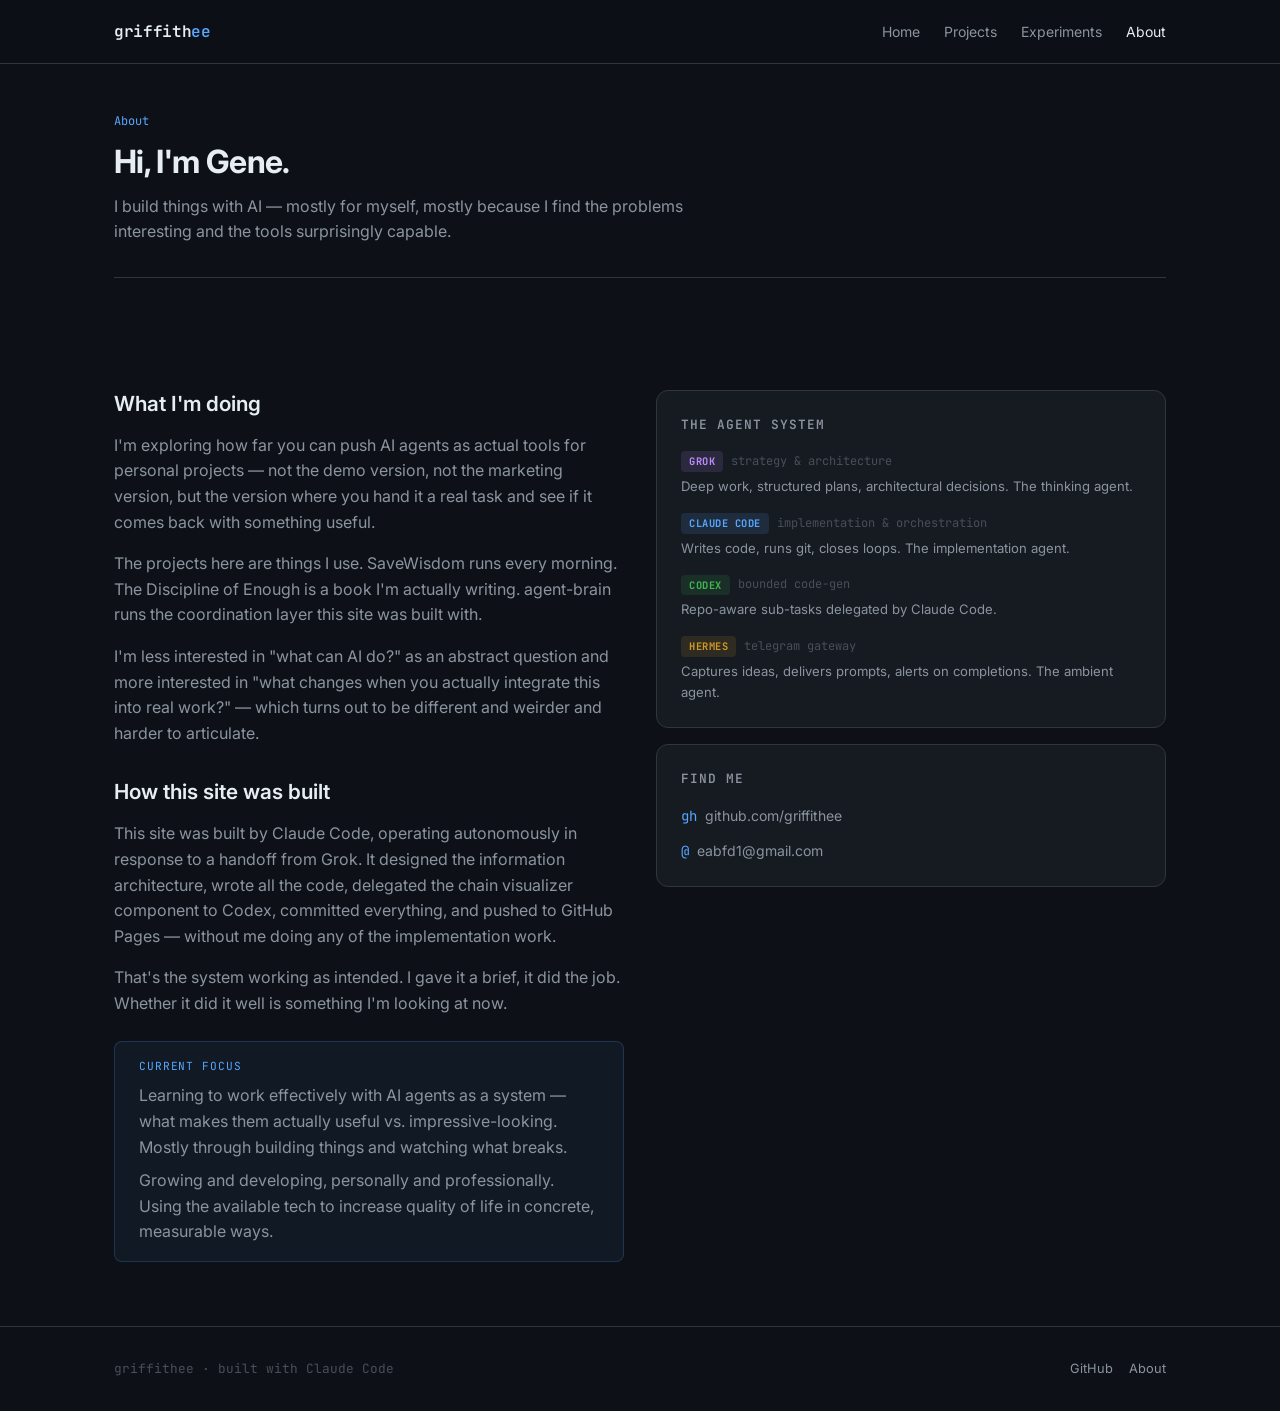
==== about.html @ 71bc1e77 "Build Phase 1 personal site — AI/agent focus, chain visualizer, 4 pages Design system, home, project" ====
<!DOCTYPE html>
<html lang="en">
<head>
  <meta charset="UTF-8">
  <meta name="viewport" content="width=device-width, initial-scale=1.0">
  <title>About — griffithee</title>
  <meta name="description" content="Who I am, what I'm building, and why.">
  <link rel="preconnect" href="https://fonts.googleapis.com">
  <link rel="preconnect" href="https://fonts.gstatic.com" crossorigin>
  <link href="https://fonts.googleapis.com/css2?family=Inter:wght@400;500;600;700&family=JetBrains+Mono:wght@400;600&display=swap" rel="stylesheet">
  <link rel="stylesheet" href="css/style.css">
</head>
<body>

<nav>
  <div class="nav-inner">
    <a href="index.html" class="nav-logo">griffith<span>ee</span></a>
    <ul class="nav-links">
      <li><a href="index.html">Home</a></li>
      <li><a href="projects.html">Projects</a></li>
      <li><a href="experiments.html">Experiments</a></li>
      <li><a href="about.html">About</a></li>
    </ul>
  </div>
</nav>

<main>
  <div class="container">

    <header class="page-header">
      <div class="page-header-eyebrow">About</div>
      <h1 class="page-header-title">Hi, I'm Gene.</h1>
      <p class="page-header-desc">
        I build things with AI — mostly for myself, mostly because I find the
        problems interesting and the tools surprisingly capable.
      </p>
    </header>

    <section class="section">
      <div class="highlight-row">

        <div>
          <h2 style="font-size:1.3rem;margin-bottom:var(--space-4);">What I'm doing</h2>
          <p>
            I'm exploring how far you can push AI agents as actual tools for
            personal projects — not the demo version, not the marketing version,
            but the version where you hand it a real task and see if it comes back
            with something useful.
          </p>
          <p>
            The projects here are things I use. SaveWisdom runs every morning.
            The Discipline of Enough is a book I'm actually writing.
            agent-brain runs the coordination layer this site was built with.
          </p>
          <p>
            I'm less interested in "what can AI do?" as an abstract question and
            more interested in "what changes when you actually integrate this into
            real work?" — which turns out to be different and weirder and harder
            to articulate.
          </p>

          <h2 style="font-size:1.3rem;margin-top:var(--space-8);margin-bottom:var(--space-4);">How this site was built</h2>
          <p>
            This site was built by Claude Code, operating autonomously in response
            to a handoff from Grok. It designed the information architecture, wrote
            all the code, delegated the chain visualizer component to Codex,
            committed everything, and pushed to GitHub Pages — without me
            doing any of the implementation work.
          </p>
          <p>
            That's the system working as intended. I gave it a brief, it did the job.
            Whether it did it well is something I'm looking at now.
          </p>

          <div class="callout" style="margin-top:var(--space-6);">
            <div class="callout-label">Current focus</div>
            <p style="margin-bottom:var(--space-2);">
              Learning to work effectively with AI agents as a system — what makes
              them actually useful vs. impressive-looking. Mostly through building
              things and watching what breaks.
            </p>
            <p style="margin-bottom:0;">
              Growing and developing, personally and professionally.
              Using the available tech to increase quality of life in concrete, measurable ways.
            </p>
          </div>
        </div>

        <div>
          <div class="card" style="margin-bottom:var(--space-4);">
            <h4 style="margin-bottom:var(--space-4);color:var(--text-secondary);font-size:0.8rem;font-family:var(--font-mono);text-transform:uppercase;letter-spacing:0.08em;">The agent system</h4>
            <div style="display:flex;flex-direction:column;gap:var(--space-4);">
              <div>
                <div style="display:flex;align-items:center;gap:var(--space-2);margin-bottom:var(--space-1);">
                  <span class="agent-badge agent-grok">Grok</span>
                  <span style="font-size:0.75rem;color:var(--text-muted);font-family:var(--font-mono);">strategy &amp; architecture</span>
                </div>
                <p style="font-size:0.82rem;margin:0;">Deep work, structured plans, architectural decisions. The thinking agent.</p>
              </div>
              <div>
                <div style="display:flex;align-items:center;gap:var(--space-2);margin-bottom:var(--space-1);">
                  <span class="agent-badge agent-claude">Claude Code</span>
                  <span style="font-size:0.75rem;color:var(--text-muted);font-family:var(--font-mono);">implementation &amp; orchestration</span>
                </div>
                <p style="font-size:0.82rem;margin:0;">Writes code, runs git, closes loops. The implementation agent.</p>
              </div>
              <div>
                <div style="display:flex;align-items:center;gap:var(--space-2);margin-bottom:var(--space-1);">
                  <span class="agent-badge agent-codex">Codex</span>
                  <span style="font-size:0.75rem;color:var(--text-muted);font-family:var(--font-mono);">bounded code-gen</span>
                </div>
                <p style="font-size:0.82rem;margin:0;">Repo-aware sub-tasks delegated by Claude Code.</p>
              </div>
              <div>
                <div style="display:flex;align-items:center;gap:var(--space-2);margin-bottom:var(--space-1);">
                  <span class="agent-badge agent-hermes">Hermes</span>
                  <span style="font-size:0.75rem;color:var(--text-muted);font-family:var(--font-mono);">telegram gateway</span>
                </div>
                <p style="font-size:0.82rem;margin:0;">Captures ideas, delivers prompts, alerts on completions. The ambient agent.</p>
              </div>
            </div>
          </div>

          <div class="card">
            <h4 style="margin-bottom:var(--space-4);color:var(--text-secondary);font-size:0.8rem;font-family:var(--font-mono);text-transform:uppercase;letter-spacing:0.08em;">Find me</h4>
            <div style="display:flex;flex-direction:column;gap:var(--space-3);">
              <a href="https://github.com/griffithee" target="_blank" rel="noopener" style="display:flex;align-items:center;gap:var(--space-2);font-size:0.875rem;color:var(--text-secondary);">
                <span style="font-family:var(--font-mono);color:var(--accent-blue);">gh</span>
                github.com/griffithee
              </a>
              <a href="mailto:eabfd1@gmail.com" style="display:flex;align-items:center;gap:var(--space-2);font-size:0.875rem;color:var(--text-secondary);">
                <span style="font-family:var(--font-mono);color:var(--accent-blue);">@</span>
                eabfd1@gmail.com
              </a>
            </div>
          </div>
        </div>

      </div>
    </section>

  </div>
</main>

<footer>
  <div class="footer-inner">
    <span class="footer-text">griffithee · built with Claude Code</span>
    <div class="footer-links">
      <a href="https://github.com/griffithee" target="_blank" rel="noopener">GitHub</a>
      <a href="about.html">About</a>
    </div>
  </div>
</footer>

<script src="js/nav.js"></script>
</body>
</html>
---- css/style.css ----
/* ============================================================
   griffithee.github.io — Design System
   ============================================================ */

:root {
  --bg-primary: #0d1117;
  --bg-secondary: #161b22;
  --bg-tertiary: #21262d;
  --border: #30363d;
  --border-subtle: #21262d;

  --text-primary: #e6edf3;
  --text-secondary: #8b949e;
  --text-muted: #484f58;

  --accent-blue: #58a6ff;
  --accent-green: #3fb950;
  --accent-orange: #d29922;
  --accent-red: #f85149;
  --accent-purple: #bc8cff;
  --accent-teal: #39d353;

  --font-sans: 'Inter', -apple-system, BlinkMacSystemFont, 'Segoe UI', sans-serif;
  --font-mono: 'JetBrains Mono', 'Fira Code', 'Cascadia Code', ui-monospace, monospace;

  --space-1: 0.25rem;
  --space-2: 0.5rem;
  --space-3: 0.75rem;
  --space-4: 1rem;
  --space-6: 1.5rem;
  --space-8: 2rem;
  --space-12: 3rem;
  --space-16: 4rem;
  --space-24: 6rem;

  --radius-sm: 4px;
  --radius-md: 8px;
  --radius-lg: 12px;

  --max-width: 1100px;
  --nav-height: 64px;
}

/* ── Reset ────────────────────────────────────────────────── */
*, *::before, *::after { box-sizing: border-box; margin: 0; padding: 0; }
html { scroll-behavior: smooth; }
body {
  font-family: var(--font-sans);
  font-size: 16px;
  line-height: 1.6;
  background: var(--bg-primary);
  color: var(--text-primary);
  -webkit-font-smoothing: antialiased;
}
a { color: var(--accent-blue); text-decoration: none; }
a:hover { text-decoration: underline; }
img, svg { max-width: 100%; }
ul { list-style: none; }

/* ── Typography ───────────────────────────────────────────── */
h1 { font-size: 2.5rem; font-weight: 700; line-height: 1.2; }
h2 { font-size: 1.75rem; font-weight: 600; line-height: 1.3; }
h3 { font-size: 1.25rem; font-weight: 600; line-height: 1.4; }
h4 { font-size: 1rem; font-weight: 600; }
p { color: var(--text-secondary); margin-bottom: var(--space-4); }
p:last-child { margin-bottom: 0; }
code {
  font-family: var(--font-mono);
  font-size: 0.875em;
  background: var(--bg-tertiary);
  padding: 2px 6px;
  border-radius: var(--radius-sm);
  border: 1px solid var(--border);
}

/* ── Navigation ───────────────────────────────────────────── */
nav {
  position: sticky;
  top: 0;
  z-index: 100;
  height: var(--nav-height);
  background: rgba(13, 17, 23, 0.9);
  backdrop-filter: blur(12px);
  -webkit-backdrop-filter: blur(12px);
  border-bottom: 1px solid var(--border);
}

.nav-inner {
  max-width: var(--max-width);
  margin: 0 auto;
  padding: 0 var(--space-6);
  height: 100%;
  display: flex;
  align-items: center;
  justify-content: space-between;
}

.nav-logo {
  font-family: var(--font-mono);
  font-size: 1rem;
  font-weight: 600;
  color: var(--text-primary);
  letter-spacing: -0.02em;
}
.nav-logo span { color: var(--accent-blue); }

.nav-links {
  display: flex;
  gap: var(--space-6);
}
.nav-links a {
  color: var(--text-secondary);
  font-size: 0.875rem;
  transition: color 0.15s;
}
.nav-links a:hover, .nav-links a.active {
  color: var(--text-primary);
  text-decoration: none;
}

/* ── Layout ───────────────────────────────────────────────── */
.container {
  max-width: var(--max-width);
  margin: 0 auto;
  padding: 0 var(--space-6);
}

.section {
  padding: var(--space-16) 0;
}

.section + .section {
  border-top: 1px solid var(--border-subtle);
}

.section-header {
  margin-bottom: var(--space-8);
}

.section-label {
  font-family: var(--font-mono);
  font-size: 0.75rem;
  color: var(--accent-blue);
  text-transform: uppercase;
  letter-spacing: 0.1em;
  margin-bottom: var(--space-2);
}

.section-title {
  font-size: 1.5rem;
  font-weight: 600;
  margin-bottom: var(--space-2);
}

.section-desc {
  color: var(--text-secondary);
  max-width: 60ch;
}

/* ── Cards ────────────────────────────────────────────────── */
.card {
  background: var(--bg-secondary);
  border: 1px solid var(--border);
  border-radius: var(--radius-lg);
  padding: var(--space-6);
  transition: border-color 0.2s, transform 0.2s;
  position: relative;
}

.card:hover {
  border-color: var(--accent-blue);
  transform: translateY(-1px);
}

.card-grid {
  display: grid;
  grid-template-columns: repeat(auto-fill, minmax(300px, 1fr));
  gap: var(--space-4);
}

.card-header {
  display: flex;
  align-items: flex-start;
  justify-content: space-between;
  margin-bottom: var(--space-3);
  gap: var(--space-2);
}

.card-title {
  font-size: 1.05rem;
  font-weight: 600;
  color: var(--text-primary);
}

.card-title a {
  color: var(--text-primary);
}
.card-title a:hover { color: var(--accent-blue); text-decoration: none; }

.card-desc {
  font-size: 0.875rem;
  color: var(--text-secondary);
  margin-bottom: var(--space-4);
  line-height: 1.5;
}

.card-meta {
  display: flex;
  align-items: center;
  gap: var(--space-2);
  flex-wrap: wrap;
}

/* ── Tags / Badges ────────────────────────────────────────── */
.tag {
  display: inline-flex;
  align-items: center;
  gap: 4px;
  padding: 2px 10px;
  border-radius: 20px;
  font-size: 0.7rem;
  font-weight: 500;
  font-family: var(--font-mono);
  border: 1px solid currentColor;
  white-space: nowrap;
}
.tag-blue  { color: var(--accent-blue); }
.tag-green { color: var(--accent-green); }
.tag-orange { color: var(--accent-orange); }
.tag-red   { color: var(--accent-red); }
.tag-gray  { color: var(--text-secondary); }
.tag-purple { color: var(--accent-purple); }

.agent-badge {
  display: inline-block;
  padding: 2px 8px;
  border-radius: var(--radius-sm);
  font-size: 0.65rem;
  font-family: var(--font-mono);
  font-weight: 700;
  text-transform: uppercase;
  letter-spacing: 0.05em;
  white-space: nowrap;
}
.agent-grok   { background: rgba(188, 140, 255, 0.12); color: var(--accent-purple); }
.agent-claude { background: rgba(88, 166, 255, 0.12); color: var(--accent-blue); }
.agent-codex  { background: rgba(63, 185, 80, 0.12); color: var(--accent-green); }
.agent-hermes { background: rgba(210, 153, 34, 0.12); color: var(--accent-orange); }

/* ── Status indicators ────────────────────────────────────── */
.status-dot {
  display: inline-block;
  width: 7px;
  height: 7px;
  border-radius: 50%;
  flex-shrink: 0;
}
.status-dot.active     { background: var(--accent-green); box-shadow: 0 0 6px var(--accent-green); }
.status-dot.dispatched { background: var(--accent-blue); }
.status-dot.returning  { background: var(--accent-orange); }
.status-dot.closed     { background: var(--text-muted); }
.status-dot.blocked    { background: var(--accent-red); }

/* ── Hero ─────────────────────────────────────────────────── */
.hero {
  padding: var(--space-24) 0 var(--space-16);
}

.hero-eyebrow {
  font-family: var(--font-mono);
  font-size: 0.8rem;
  color: var(--accent-blue);
  margin-bottom: var(--space-6);
  display: flex;
  align-items: center;
  gap: var(--space-2);
}

.hero-eyebrow::before {
  content: '';
  display: inline-block;
  width: 20px;
  height: 1px;
  background: var(--accent-blue);
}

.hero-title {
  font-size: clamp(2.2rem, 5vw, 3.5rem);
  font-weight: 700;
  line-height: 1.1;
  margin-bottom: var(--space-6);
  letter-spacing: -0.02em;
}

.hero-title em {
  font-style: normal;
  color: var(--accent-blue);
}

.hero-desc {
  font-size: 1.1rem;
  color: var(--text-secondary);
  max-width: 52ch;
  margin-bottom: var(--space-8);
  line-height: 1.7;
}

.hero-cta {
  display: flex;
  gap: var(--space-3);
  flex-wrap: wrap;
}

/* ── Buttons ──────────────────────────────────────────────── */
.btn {
  display: inline-flex;
  align-items: center;
  gap: var(--space-2);
  padding: var(--space-3) var(--space-6);
  border-radius: var(--radius-md);
  font-size: 0.875rem;
  font-weight: 500;
  cursor: pointer;
  border: 1px solid transparent;
  transition: all 0.15s;
}

.btn-primary {
  background: var(--accent-blue);
  color: #0d1117;
}
.btn-primary:hover { background: #79b8ff; text-decoration: none; color: #0d1117; }

.btn-secondary {
  background: transparent;
  color: var(--text-primary);
  border-color: var(--border);
}
.btn-secondary:hover {
  border-color: var(--text-secondary);
  text-decoration: none;
}

.btn-ghost {
  background: transparent;
  color: var(--text-secondary);
  border: none;
  padding-left: 0;
  padding-right: 0;
}
.btn-ghost:hover { color: var(--text-primary); text-decoration: none; }

/* ── Chain Visualizer ─────────────────────────────────────── */
.visualizer-wrap {
  background: var(--bg-secondary);
  border: 1px solid var(--border);
  border-radius: var(--radius-lg);
  overflow: hidden;
}

.visualizer-toolbar {
  display: flex;
  align-items: center;
  gap: var(--space-4);
  padding: var(--space-3) var(--space-4);
  border-bottom: 1px solid var(--border);
  background: var(--bg-tertiary);
  flex-wrap: wrap;
}

.visualizer-title {
  font-family: var(--font-mono);
  font-size: 0.8rem;
  color: var(--text-secondary);
  flex: 1;
}

.filter-btns {
  display: flex;
  gap: var(--space-1);
}

.filter-btn {
  padding: 3px 10px;
  border-radius: 20px;
  font-size: 0.7rem;
  font-family: var(--font-mono);
  border: 1px solid var(--border);
  background: transparent;
  color: var(--text-secondary);
  cursor: pointer;
  transition: all 0.15s;
}
.filter-btn:hover { border-color: var(--text-secondary); color: var(--text-primary); }
.filter-btn.active { border-color: var(--accent-blue); color: var(--accent-blue); background: rgba(88, 166, 255, 0.08); }

.visualizer-body {
  padding: var(--space-4);
  min-height: 380px;
}

/* Chain tree view */
.chain-list {
  display: flex;
  flex-direction: column;
  gap: var(--space-3);
}

.chain-root-item {
  border: 1px solid var(--border);
  border-radius: var(--radius-md);
  overflow: hidden;
  transition: border-color 0.2s;
}
.chain-root-item:hover { border-color: var(--border); }
.chain-root-item.selected { border-color: var(--accent-blue); }

.chain-root-header {
  display: flex;
  align-items: center;
  gap: var(--space-3);
  padding: var(--space-3) var(--space-4);
  background: var(--bg-tertiary);
  cursor: pointer;
  user-select: none;
}
.chain-root-header:hover { background: rgba(88, 166, 255, 0.04); }

.chain-toggle {
  color: var(--text-muted);
  font-size: 0.75rem;
  width: 14px;
  transition: transform 0.2s;
}
.chain-toggle.open { transform: rotate(90deg); }

.chain-root-slug {
  font-family: var(--font-mono);
  font-size: 0.75rem;
  color: var(--text-primary);
  flex: 1;
  overflow: hidden;
  text-overflow: ellipsis;
  white-space: nowrap;
}

.chain-root-date {
  font-family: var(--font-mono);
  font-size: 0.65rem;
  color: var(--text-muted);
  white-space: nowrap;
}

.chain-delegations {
  display: none;
  border-top: 1px solid var(--border-subtle);
}
.chain-delegations.open { display: block; }

.delegation-item {
  display: flex;
  align-items: center;
  gap: var(--space-3);
  padding: var(--space-2) var(--space-4) var(--space-2) 40px;
  font-family: var(--font-mono);
  font-size: 0.72rem;
  border-bottom: 1px solid var(--border-subtle);
  color: var(--text-secondary);
  transition: background 0.15s;
  cursor: pointer;
}
.delegation-item:last-child { border-bottom: none; }
.delegation-item:hover { background: rgba(88, 166, 255, 0.04); color: var(--text-primary); }
.delegation-item.selected { background: rgba(88, 166, 255, 0.06); color: var(--text-primary); }

.delegation-connector {
  color: var(--text-muted);
  flex-shrink: 0;
}

.delegation-slug {
  flex: 1;
  overflow: hidden;
  text-overflow: ellipsis;
  white-space: nowrap;
}

.no-delegations {
  padding: var(--space-3) var(--space-4) var(--space-3) 40px;
  font-family: var(--font-mono);
  font-size: 0.7rem;
  color: var(--text-muted);
  font-style: italic;
}

/* Detail panel */
.chain-detail-panel {
  margin-top: var(--space-4);
  padding: var(--space-4);
  background: var(--bg-tertiary);
  border: 1px solid var(--border);
  border-radius: var(--radius-md);
  display: none;
}
.chain-detail-panel.visible { display: block; }

.detail-title {
  font-family: var(--font-mono);
  font-size: 0.8rem;
  color: var(--text-primary);
  margin-bottom: var(--space-4);
  word-break: break-all;
}

.detail-grid {
  display: grid;
  grid-template-columns: 100px 1fr;
  gap: var(--space-2) var(--space-4);
  font-size: 0.82rem;
}

.detail-label {
  color: var(--text-muted);
  font-family: var(--font-mono);
  font-size: 0.72rem;
}

.detail-value {
  color: var(--text-secondary);
}

/* ── Stat Cards (mini) ────────────────────────────────────── */
.stat-grid {
  display: grid;
  grid-template-columns: repeat(auto-fill, minmax(180px, 1fr));
  gap: var(--space-3);
  margin-bottom: var(--space-8);
}

.stat-card {
  background: var(--bg-secondary);
  border: 1px solid var(--border);
  border-radius: var(--radius-md);
  padding: var(--space-4);
}

.stat-value {
  font-family: var(--font-mono);
  font-size: 1.75rem;
  font-weight: 600;
  color: var(--accent-blue);
  line-height: 1;
  margin-bottom: var(--space-1);
}

.stat-label {
  font-size: 0.8rem;
  color: var(--text-secondary);
}

/* ── Timeline ─────────────────────────────────────────────── */
.timeline {
  position: relative;
  padding-left: var(--space-6);
}

.timeline::before {
  content: '';
  position: absolute;
  left: 0;
  top: 8px;
  bottom: 8px;
  width: 1px;
  background: var(--border);
}

.timeline-item {
  position: relative;
  margin-bottom: var(--space-6);
}

.timeline-item::before {
  content: '';
  position: absolute;
  left: calc(-1 * var(--space-6) - 4px);
  top: 6px;
  width: 9px;
  height: 9px;
  border-radius: 50%;
  background: var(--bg-secondary);
  border: 2px solid var(--border);
}

.timeline-item.done::before { border-color: var(--accent-green); background: var(--accent-green); }
.timeline-item.active::before { border-color: var(--accent-blue); background: var(--accent-blue); }

.timeline-date {
  font-family: var(--font-mono);
  font-size: 0.7rem;
  color: var(--text-muted);
  margin-bottom: var(--space-1);
}

.timeline-title {
  font-size: 0.9rem;
  font-weight: 600;
  color: var(--text-primary);
  margin-bottom: var(--space-1);
}

.timeline-desc {
  font-size: 0.82rem;
  color: var(--text-secondary);
}

/* ── Callout ──────────────────────────────────────────────── */
.callout {
  background: rgba(88, 166, 255, 0.06);
  border: 1px solid rgba(88, 166, 255, 0.2);
  border-radius: var(--radius-md);
  padding: var(--space-4) var(--space-6);
}

.callout-label {
  font-family: var(--font-mono);
  font-size: 0.7rem;
  color: var(--accent-blue);
  text-transform: uppercase;
  letter-spacing: 0.08em;
  margin-bottom: var(--space-2);
}

/* ── Footer ───────────────────────────────────────────────── */
footer {
  border-top: 1px solid var(--border);
  padding: var(--space-8) 0;
}

.footer-inner {
  max-width: var(--max-width);
  margin: 0 auto;
  padding: 0 var(--space-6);
  display: flex;
  justify-content: space-between;
  align-items: center;
  flex-wrap: wrap;
  gap: var(--space-4);
}

.footer-text {
  font-size: 0.8rem;
  color: var(--text-muted);
  font-family: var(--font-mono);
}

.footer-links {
  display: flex;
  gap: var(--space-4);
}

.footer-links a {
  font-size: 0.8rem;
  color: var(--text-secondary);
  transition: color 0.15s;
}
.footer-links a:hover { color: var(--text-primary); text-decoration: none; }

/* ── Page header (inner pages) ────────────────────────────── */
.page-header {
  padding: var(--space-12) 0 var(--space-8);
  border-bottom: 1px solid var(--border);
  margin-bottom: var(--space-12);
}

.page-header-eyebrow {
  font-family: var(--font-mono);
  font-size: 0.75rem;
  color: var(--accent-blue);
  margin-bottom: var(--space-3);
}

.page-header-title {
  font-size: 2rem;
  font-weight: 700;
  margin-bottom: var(--space-3);
  letter-spacing: -0.02em;
}

.page-header-desc {
  color: var(--text-secondary);
  max-width: 60ch;
  font-size: 1rem;
}

/* ── Highlight box ────────────────────────────────────────── */
.highlight-row {
  display: grid;
  grid-template-columns: 1fr 1fr;
  gap: var(--space-8);
  align-items: start;
}

/* ── Misc ─────────────────────────────────────────────────── */
.text-mono { font-family: var(--font-mono); }
.text-muted { color: var(--text-muted); }
.text-secondary { color: var(--text-secondary); }
.text-primary-color { color: var(--accent-blue); }

.divider {
  border: none;
  border-top: 1px solid var(--border);
  margin: var(--space-8) 0;
}

.visually-hidden {
  position: absolute;
  width: 1px;
  height: 1px;
  overflow: hidden;
  clip: rect(0, 0, 0, 0);
  white-space: nowrap;
}

/* ── Responsive ───────────────────────────────────────────── */
@media (max-width: 900px) {
  .highlight-row { grid-template-columns: 1fr; }
}

@media (max-width: 768px) {
  nav { }
  .nav-inner { padding: 0 var(--space-4); }
  .nav-links { gap: var(--space-4); }
  .hero { padding: var(--space-16) 0 var(--space-12); }
  .hero-title { font-size: 2rem; }
  .container { padding: 0 var(--space-4); }
  .section { padding: var(--space-12) 0; }
  .card-grid { grid-template-columns: 1fr; }
  .stat-grid { grid-template-columns: repeat(2, 1fr); }
  .footer-inner { flex-direction: column; align-items: flex-start; }
}

@media (max-width: 480px) {
  .hero-title { font-size: 1.75rem; }
  h2 { font-size: 1.4rem; }
  .nav-links { gap: var(--space-3); }
  .visualizer-toolbar { flex-direction: column; align-items: flex-start; }
}
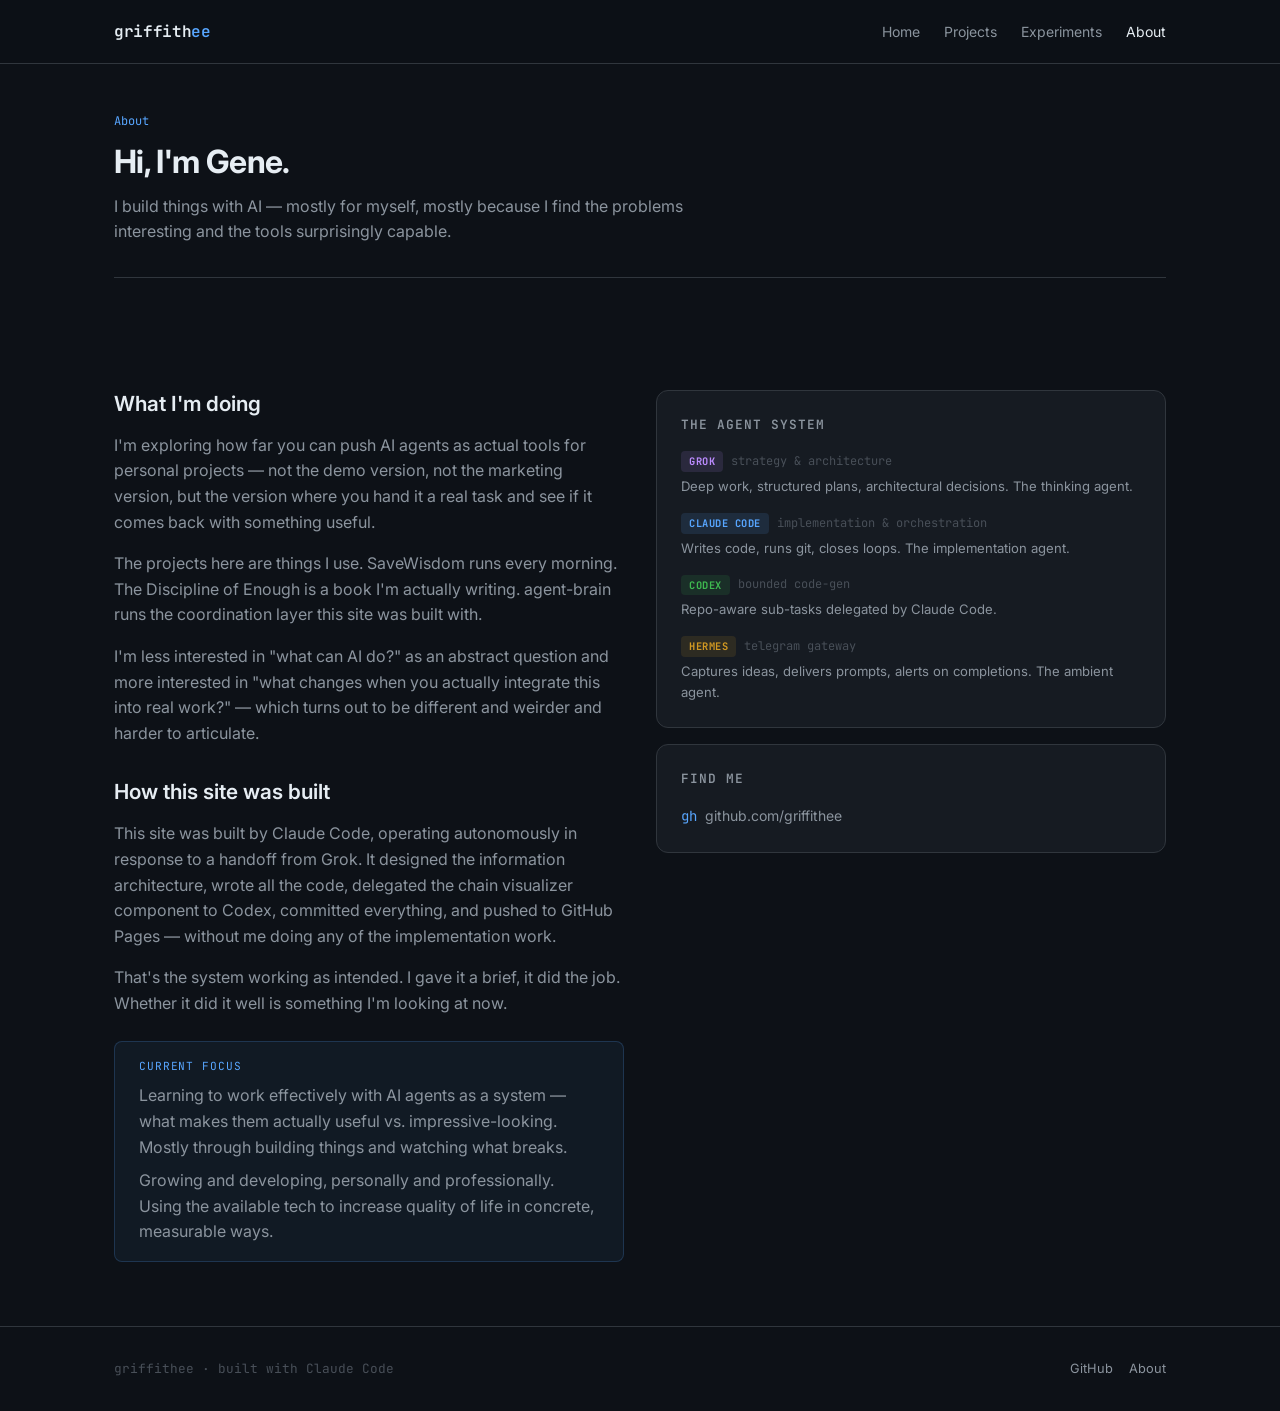
==== commit abf5f4a8: "Remove email from about page and book-to-skill project entry Privacy fix: remove email link from Fin" ====
--- a/about.html
+++ b/about.html
@@ -128,10 +128,6 @@
                 <span style="font-family:var(--font-mono);color:var(--accent-blue);">gh</span>
                 github.com/griffithee
               </a>
-              <a href="mailto:eabfd1@gmail.com" style="display:flex;align-items:center;gap:var(--space-2);font-size:0.875rem;color:var(--text-secondary);">
-                <span style="font-family:var(--font-mono);color:var(--accent-blue);">@</span>
-                eabfd1@gmail.com
-              </a>
             </div>
           </div>
         </div>
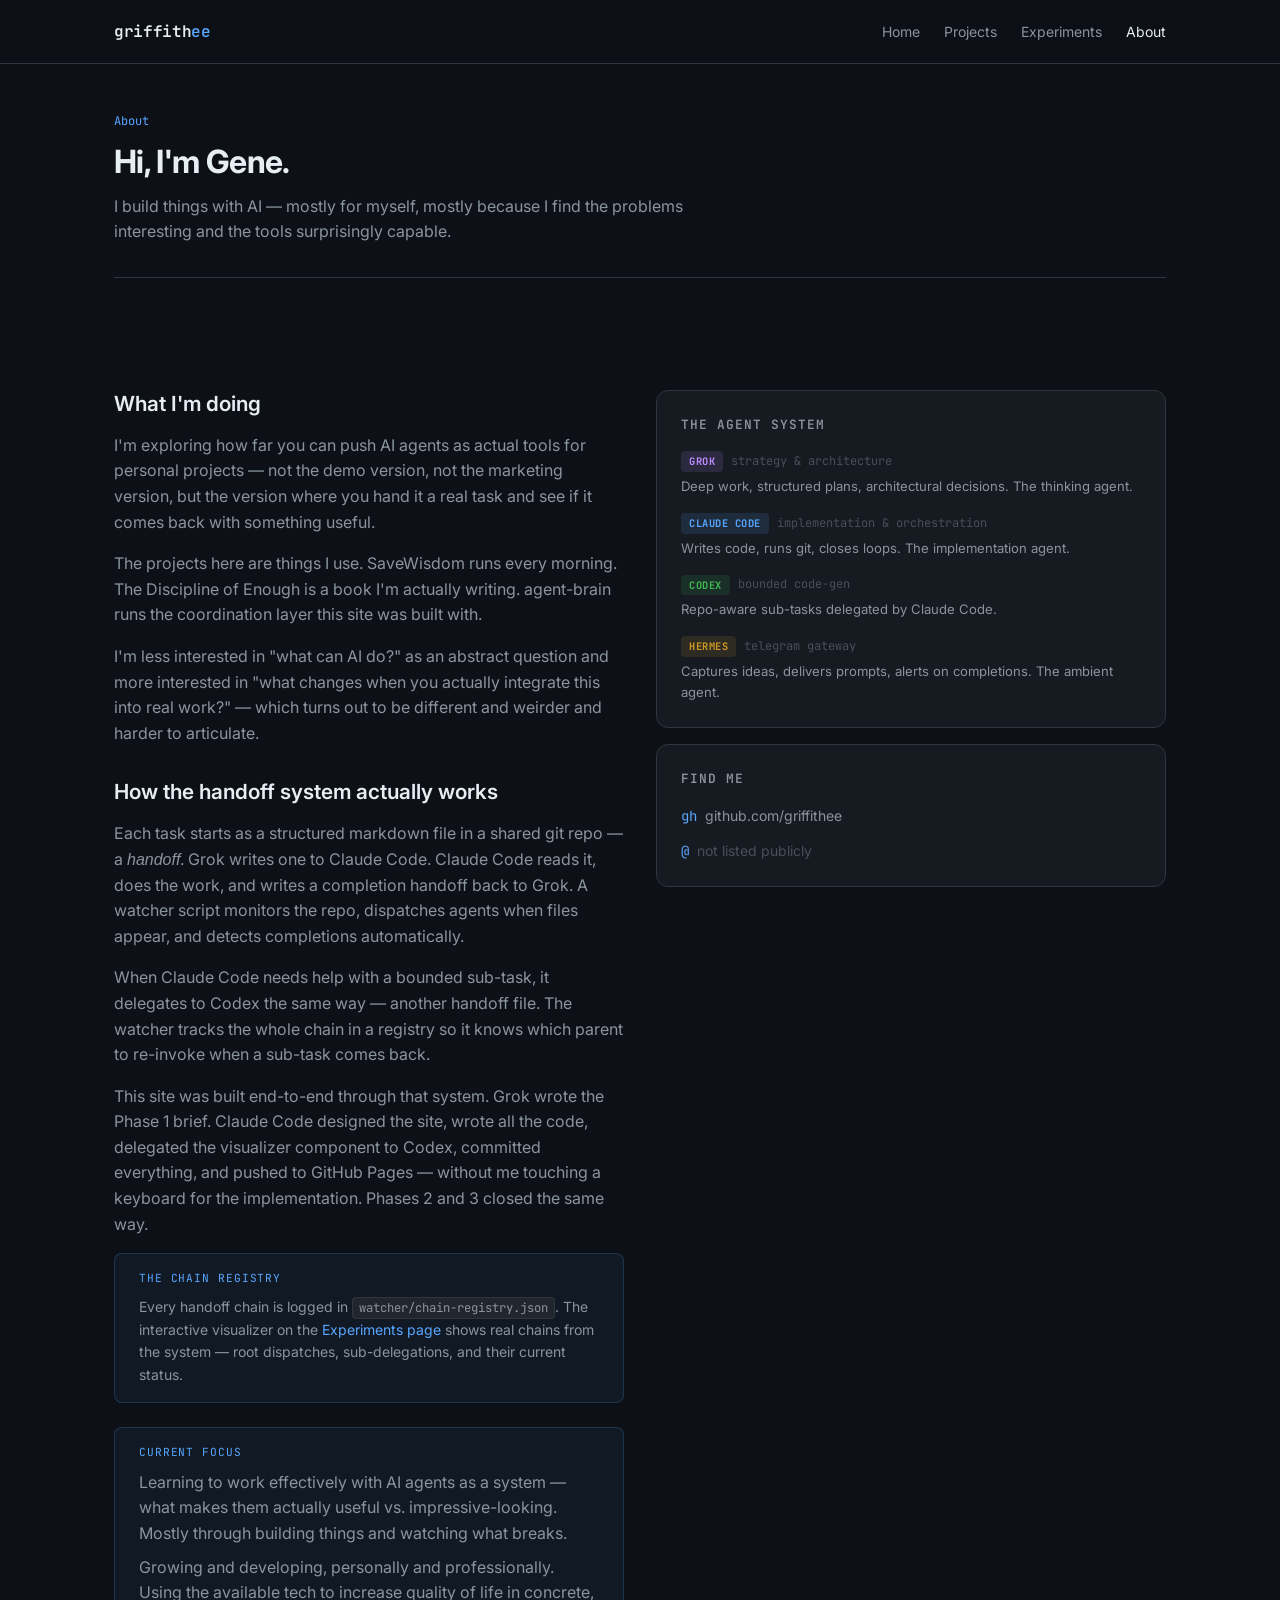
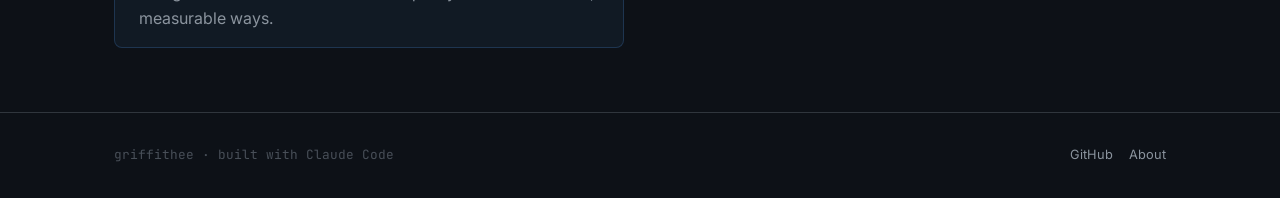
==== commit 735699dd: "Phase 3: living artifact — data freshness, projects browser, update ritual - scripts/refresh-chains." ====
--- a/about.html
+++ b/about.html
@@ -59,18 +59,37 @@
             to articulate.
           </p>
 
-          <h2 style="font-size:1.3rem;margin-top:var(--space-8);margin-bottom:var(--space-4);">How this site was built</h2>
+          <h2 style="font-size:1.3rem;margin-top:var(--space-8);margin-bottom:var(--space-4);">How the handoff system actually works</h2>
           <p>
-            This site was built by Claude Code, operating autonomously in response
-            to a handoff from Grok. It designed the information architecture, wrote
-            all the code, delegated the chain visualizer component to Codex,
-            committed everything, and pushed to GitHub Pages — without me
-            doing any of the implementation work.
+            Each task starts as a structured markdown file in a shared git repo — a
+            <em>handoff</em>. Grok writes one to Claude Code. Claude Code reads it,
+            does the work, and writes a completion handoff back to Grok. A watcher
+            script monitors the repo, dispatches agents when files appear, and
+            detects completions automatically.
           </p>
           <p>
-            That's the system working as intended. I gave it a brief, it did the job.
-            Whether it did it well is something I'm looking at now.
+            When Claude Code needs help with a bounded sub-task, it delegates to
+            Codex the same way — another handoff file. The watcher tracks the whole
+            chain in a registry so it knows which parent to re-invoke when a
+            sub-task comes back.
           </p>
+          <p>
+            This site was built end-to-end through that system. Grok wrote the
+            Phase 1 brief. Claude Code designed the site, wrote all the code,
+            delegated the visualizer component to Codex, committed everything, and
+            pushed to GitHub Pages — without me touching a keyboard for the
+            implementation. Phases 2 and 3 closed the same way.
+          </p>
+          <div class="callout" style="margin-top:var(--space-4);">
+            <div class="callout-label">The chain registry</div>
+            <p style="margin-bottom:0;font-size:0.875rem;">
+              Every handoff chain is logged in <code>watcher/chain-registry.json</code>.
+              The interactive visualizer on the
+              <a href="experiments.html#chain-visualizer">Experiments page</a>
+              shows real chains from the system — root dispatches, sub-delegations,
+              and their current status.
+            </p>
+          </div>
 
           <div class="callout" style="margin-top:var(--space-6);">
             <div class="callout-label">Current focus</div>
@@ -128,6 +147,10 @@
                 <span style="font-family:var(--font-mono);color:var(--accent-blue);">gh</span>
                 github.com/griffithee
               </a>
+              <span style="display:flex;align-items:center;gap:var(--space-2);font-size:0.875rem;color:var(--text-muted);">
+                <span style="font-family:var(--font-mono);color:var(--accent-blue);">@</span>
+                not listed publicly
+              </span>
             </div>
           </div>
         </div>
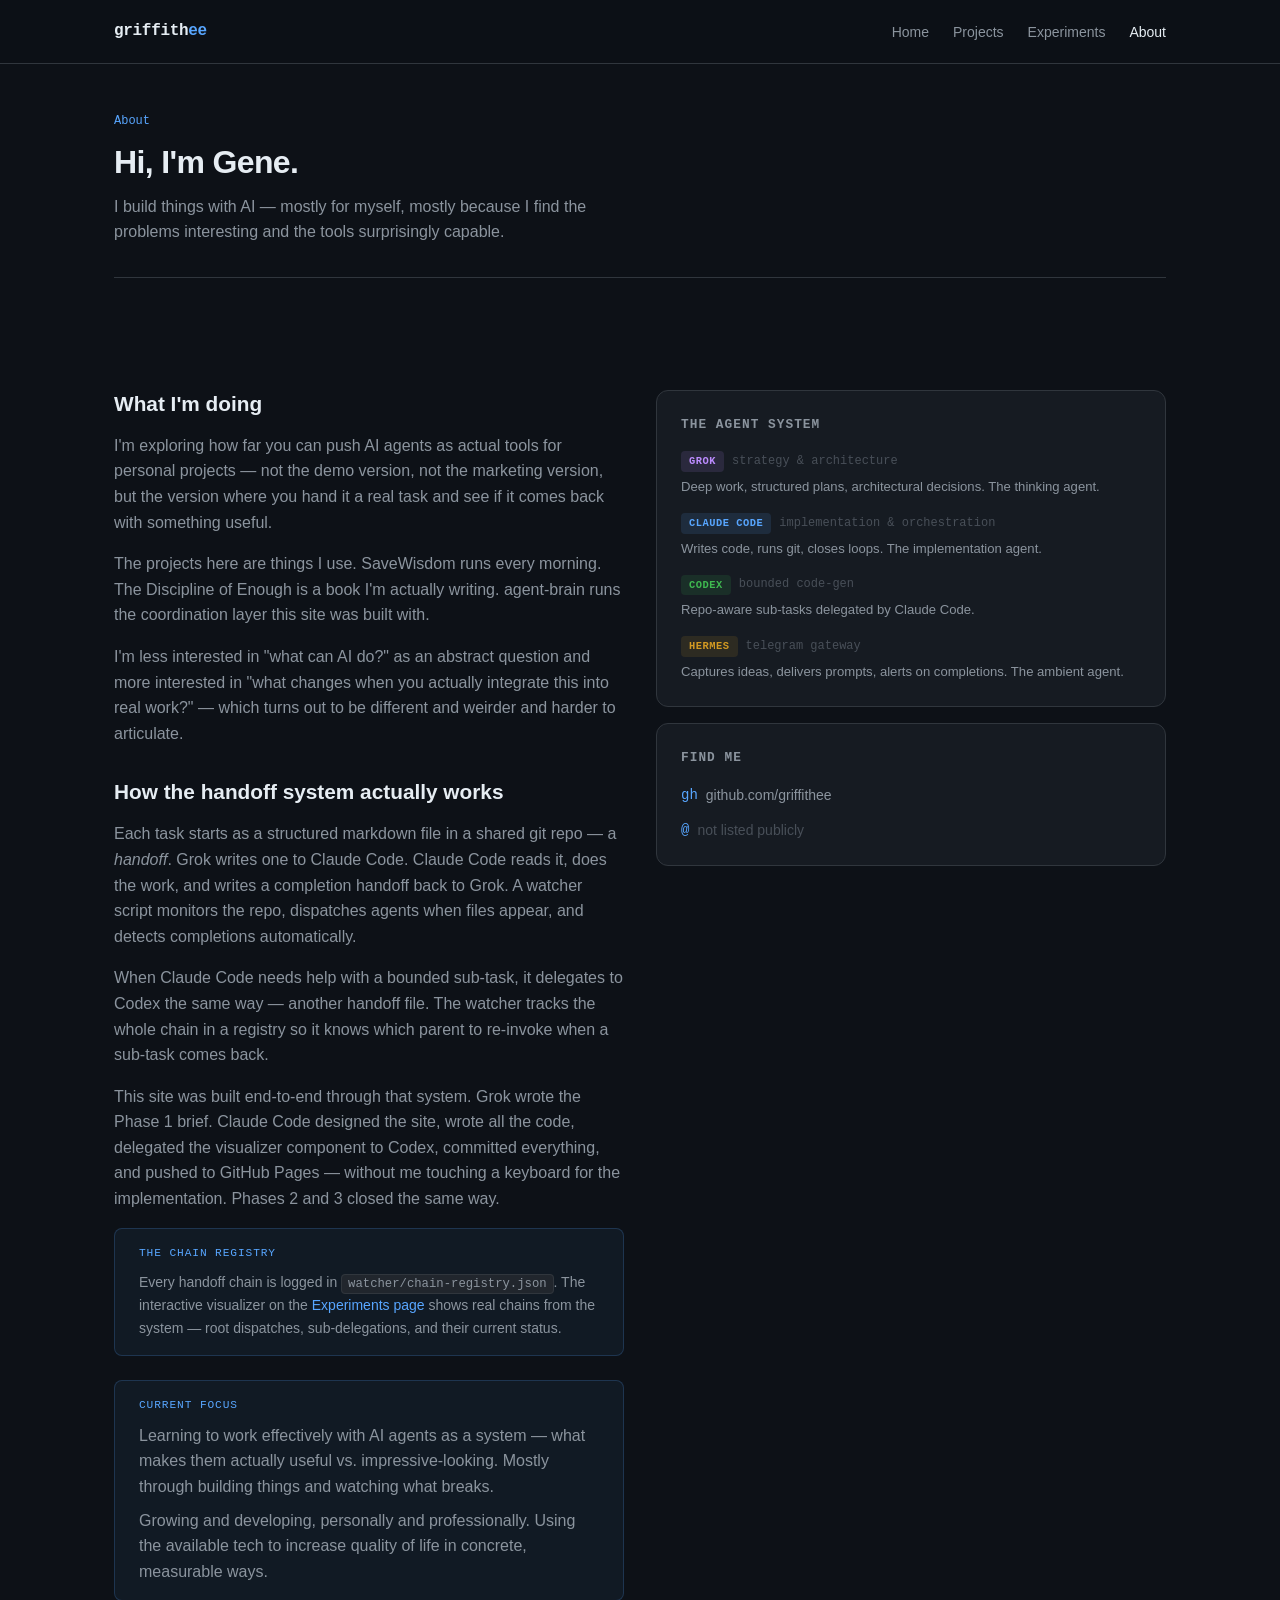
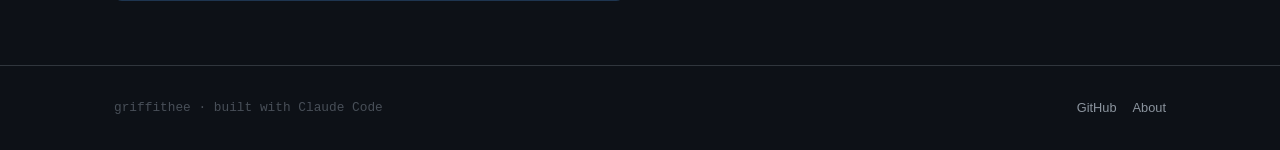
==== commit d43713b0: "Codex: Harden personal website QA and security posture" ====
--- a/about.html
+++ b/about.html
@@ -3,6 +3,8 @@
 <head>
   <meta charset="UTF-8">
   <meta name="viewport" content="width=device-width, initial-scale=1.0">
+  <meta name="referrer" content="strict-origin-when-cross-origin">
+  <meta http-equiv="Content-Security-Policy" content="default-src 'self'; script-src 'self'; style-src 'self' 'unsafe-inline' https://fonts.googleapis.com; font-src https://fonts.gstatic.com; img-src 'self' data:; object-src 'none'; base-uri 'self'; frame-ancestors 'none'; form-action 'self'">
   <title>About — griffithee</title>
   <meta name="description" content="Who I am, what I'm building, and why.">
   <link rel="preconnect" href="https://fonts.googleapis.com">
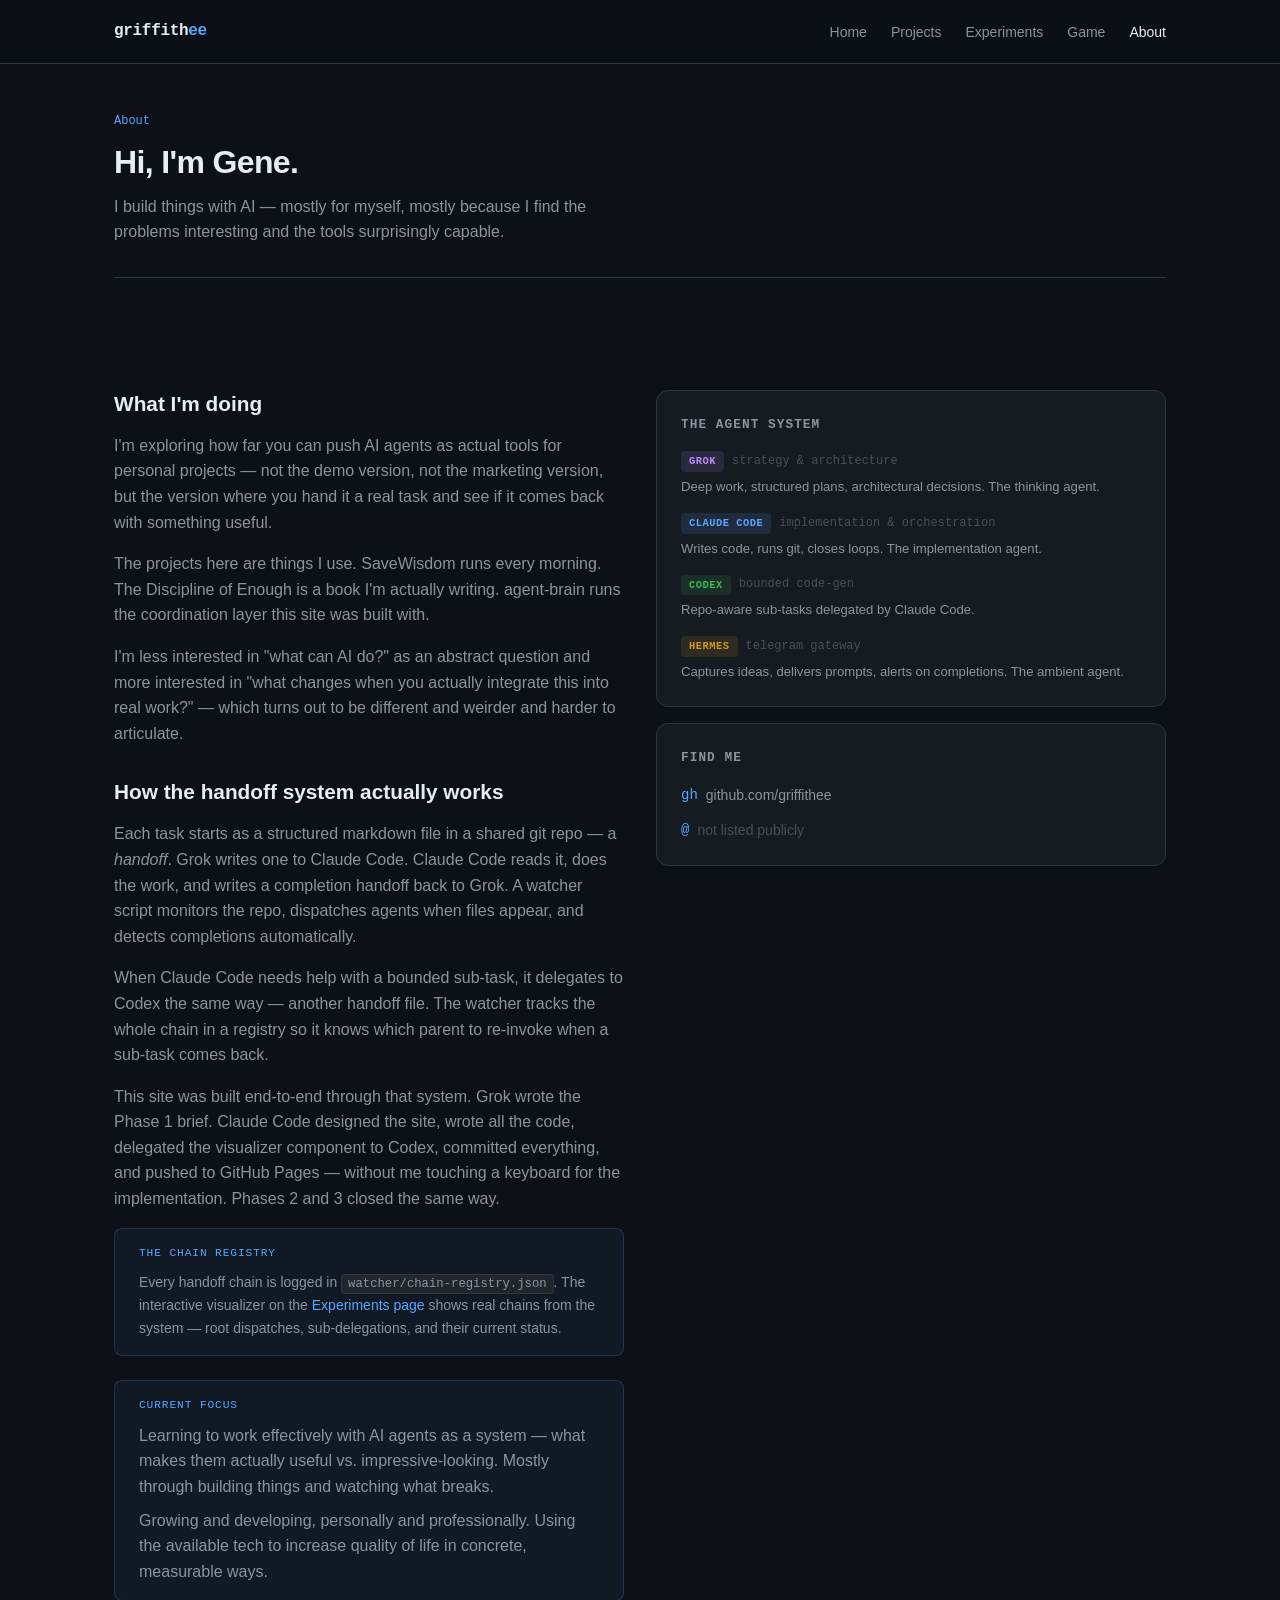
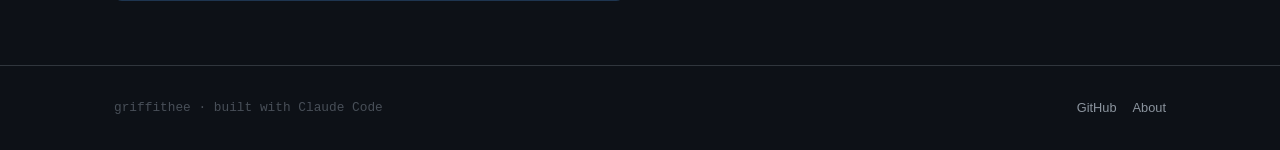
==== commit ba77594c: "Codex: Build in griffithee.github.io - Arcade Run Galaga-style core loop" ====
--- a/about.html
+++ b/about.html
@@ -21,6 +21,7 @@
       <li><a href="index.html">Home</a></li>
       <li><a href="projects.html">Projects</a></li>
       <li><a href="experiments.html">Experiments</a></li>
+      <li><a href="game.html">Game</a></li>
       <li><a href="about.html">About</a></li>
     </ul>
   </div>
--- a/css/style.css
+++ b/css/style.css
@@ -51,6 +51,12 @@
   background: var(--bg-primary);
   color: var(--text-primary);
   -webkit-font-smoothing: antialiased;
+}
+body.game-page {
+  background:
+    radial-gradient(circle at top, rgba(88, 166, 255, 0.09), transparent 34%),
+    radial-gradient(circle at 82% 12%, rgba(210, 153, 34, 0.08), transparent 30%),
+    linear-gradient(180deg, #0a1018 0%, #0b1119 42%, #05070b 100%);
 }
 a { color: var(--accent-blue); text-decoration: none; }
 a:hover { text-decoration: underline; }
@@ -630,6 +636,249 @@
   margin-bottom: var(--space-2);
 }
 
+/* ── Arcade Game ─────────────────────────────────────────── */
+.game-header {
+  position: relative;
+}
+
+.game-layout {
+  display: grid;
+  grid-template-columns: minmax(0, 1.35fr) minmax(280px, 0.75fr);
+  gap: var(--space-6);
+  align-items: start;
+}
+
+.game-stage-card {
+  position: relative;
+  overflow: hidden;
+  padding: var(--space-4);
+  border-radius: 20px;
+  border: 1px solid rgba(88, 166, 255, 0.14);
+  background:
+    linear-gradient(180deg, rgba(22, 27, 34, 0.96), rgba(13, 17, 23, 0.94)),
+    var(--bg-secondary);
+  box-shadow: 0 32px 80px rgba(0, 0, 0, 0.36);
+}
+
+.game-stage-card::before {
+  content: '';
+  position: absolute;
+  inset: 0;
+  background:
+    radial-gradient(circle at 10% 12%, rgba(88, 166, 255, 0.12), transparent 28%),
+    radial-gradient(circle at 88% 14%, rgba(210, 153, 34, 0.09), transparent 22%),
+    radial-gradient(circle at 50% 102%, rgba(57, 211, 83, 0.08), transparent 28%);
+  pointer-events: none;
+}
+
+.game-topbar {
+  position: relative;
+  z-index: 1;
+  display: flex;
+  flex-wrap: wrap;
+  align-items: center;
+  gap: var(--space-2);
+  justify-content: space-between;
+  margin-bottom: var(--space-3);
+}
+
+.game-pill {
+  display: inline-flex;
+  align-items: center;
+  gap: 0.55rem;
+  padding: 0.42rem 0.72rem;
+  border-radius: 999px;
+  border: 1px solid var(--border);
+  background: rgba(4, 7, 11, 0.46);
+  color: var(--text-secondary);
+  font-family: var(--font-mono);
+  font-size: 0.72rem;
+  letter-spacing: 0.02em;
+}
+
+.game-pill strong {
+  color: var(--text-primary);
+  font-size: 0.78rem;
+}
+
+.game-pill-button {
+  cursor: pointer;
+  color: var(--text-primary);
+  background: rgba(88, 166, 255, 0.08);
+  transition: border-color 0.15s, color 0.15s, background 0.15s;
+}
+
+.game-pill-button:hover {
+  border-color: rgba(88, 166, 255, 0.55);
+  background: rgba(88, 166, 255, 0.14);
+  text-decoration: none;
+}
+
+.game-canvas-shell {
+  position: relative;
+  aspect-ratio: 4 / 3;
+  width: 100%;
+  overflow: hidden;
+  border-radius: 18px;
+  border: 1px solid rgba(88, 166, 255, 0.16);
+  background:
+    radial-gradient(circle at top, rgba(88, 166, 255, 0.08), transparent 38%),
+    linear-gradient(180deg, rgba(6, 10, 14, 0.55), rgba(4, 6, 9, 0.95));
+}
+
+#game-canvas {
+  display: block;
+  width: 100%;
+  height: 100%;
+  touch-action: none;
+  cursor: crosshair;
+}
+
+.game-overlay {
+  position: absolute;
+  inset: 0;
+  z-index: 2;
+  display: flex;
+  align-items: center;
+  justify-content: center;
+  padding: var(--space-6);
+  background: linear-gradient(180deg, rgba(4, 7, 11, 0.2), rgba(4, 7, 11, 0.88));
+  opacity: 0;
+  pointer-events: none;
+  transition: opacity 0.2s ease;
+}
+
+.game-overlay.visible {
+  opacity: 1;
+  pointer-events: auto;
+}
+
+.game-overlay-panel {
+  max-width: 420px;
+  text-align: center;
+}
+
+.game-overlay-kicker {
+  display: inline-flex;
+  align-items: center;
+  gap: 0.45rem;
+  margin-bottom: var(--space-3);
+  color: var(--accent-blue);
+  font-family: var(--font-mono);
+  font-size: 0.72rem;
+  text-transform: uppercase;
+  letter-spacing: 0.08em;
+}
+
+.game-overlay-kicker::before {
+  content: '';
+  width: 18px;
+  height: 1px;
+  background: currentColor;
+}
+
+.game-overlay h2 {
+  margin-bottom: var(--space-3);
+  font-size: clamp(1.6rem, 3.5vw, 2.35rem);
+  line-height: 1.08;
+}
+
+.game-overlay p {
+  max-width: 38ch;
+  color: var(--text-secondary);
+  font-size: 0.96rem;
+}
+
+.game-overlay-actions {
+  display: flex;
+  justify-content: center;
+  gap: var(--space-3);
+  flex-wrap: wrap;
+  margin-top: var(--space-4);
+}
+
+.game-sidebar {
+  display: flex;
+  flex-direction: column;
+  gap: var(--space-4);
+}
+
+.game-note {
+  background: rgba(22, 27, 34, 0.9);
+  border: 1px solid var(--border);
+  border-radius: 18px;
+  padding: var(--space-5);
+  box-shadow: 0 20px 40px rgba(0, 0, 0, 0.18);
+}
+
+.game-note-title {
+  margin-bottom: var(--space-3);
+  color: var(--accent-blue);
+  font-family: var(--font-mono);
+  font-size: 0.72rem;
+  text-transform: uppercase;
+  letter-spacing: 0.08em;
+}
+
+.game-list {
+  display: grid;
+  gap: var(--space-3);
+}
+
+.game-list-item {
+  display: flex;
+  align-items: flex-start;
+  gap: var(--space-3);
+}
+
+.game-list-item p {
+  margin-bottom: 0;
+  font-size: 0.88rem;
+}
+
+.game-key {
+  min-width: 2.2rem;
+  padding: 0.18rem 0.5rem;
+  border-radius: 999px;
+  border: 1px solid var(--border);
+  background: rgba(88, 166, 255, 0.07);
+  color: var(--text-primary);
+  font-family: var(--font-mono);
+  font-size: 0.7rem;
+  text-align: center;
+  flex-shrink: 0;
+}
+
+.mobile-controls {
+  display: none;
+  gap: var(--space-2);
+  margin-top: var(--space-3);
+}
+
+.touch-control {
+  flex: 1;
+  min-height: 52px;
+  border-radius: 14px;
+  border: 1px solid var(--border);
+  background: linear-gradient(180deg, rgba(88, 166, 255, 0.08), rgba(13, 17, 23, 0.68));
+  color: var(--text-primary);
+  font-family: var(--font-mono);
+  font-size: 0.82rem;
+  letter-spacing: 0.04em;
+  cursor: pointer;
+  transition: transform 0.15s, border-color 0.15s, background 0.15s;
+}
+
+.touch-control:hover,
+.touch-control:active {
+  transform: translateY(-1px);
+  border-color: rgba(88, 166, 255, 0.58);
+}
+
+.touch-fire {
+  background: linear-gradient(180deg, rgba(63, 185, 80, 0.12), rgba(13, 17, 23, 0.68));
+}
+
 /* ── Footer ───────────────────────────────────────────────── */
 footer {
   border-top: 1px solid var(--border);
@@ -724,6 +973,7 @@
 /* ── Responsive ───────────────────────────────────────────── */
 @media (max-width: 900px) {
   .highlight-row { grid-template-columns: 1fr; }
+  .game-layout { grid-template-columns: 1fr; }
 }
 
 @media (max-width: 768px) {
@@ -737,6 +987,9 @@
   .card-grid { grid-template-columns: 1fr; }
   .stat-grid { grid-template-columns: repeat(2, 1fr); }
   .footer-inner { flex-direction: column; align-items: flex-start; }
+  .mobile-controls { display: flex; }
+  .game-stage-card { padding: var(--space-3); }
+  .game-topbar { gap: var(--space-2); }
 }
 
 @media (max-width: 480px) {
@@ -744,4 +997,7 @@
   h2 { font-size: 1.4rem; }
   .nav-links { gap: var(--space-3); }
   .visualizer-toolbar { flex-direction: column; align-items: flex-start; }
-}
+  .game-pill { font-size: 0.66rem; padding: 0.34rem 0.58rem; }
+  .game-overlay { padding: var(--space-4); }
+  .game-overlay h2 { font-size: 1.4rem; }
+}
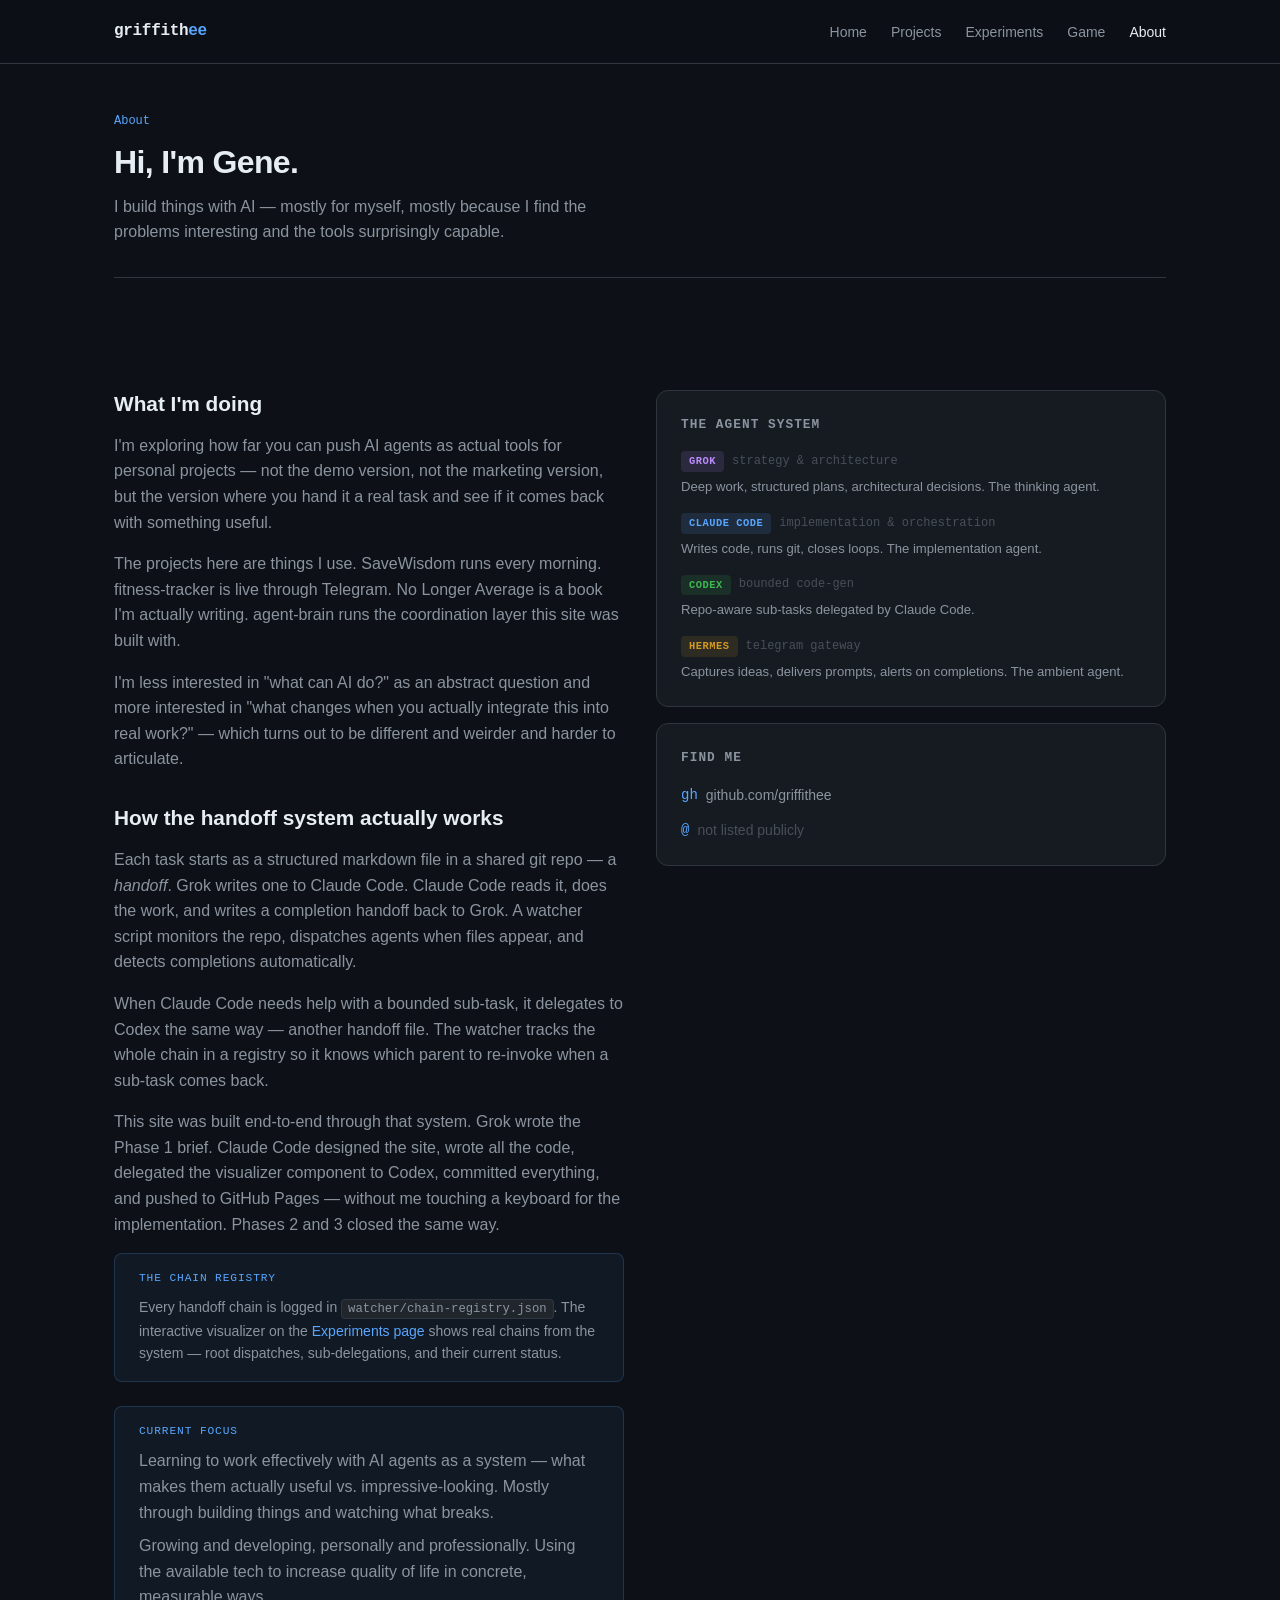
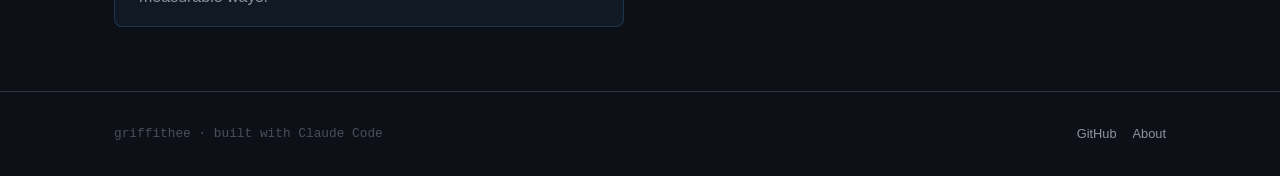
==== commit 04f9f131: "docs: update site project status" ====
--- a/about.html
+++ b/about.html
@@ -52,8 +52,9 @@
           </p>
           <p>
             The projects here are things I use. SaveWisdom runs every morning.
-            The Discipline of Enough is a book I'm actually writing.
-            agent-brain runs the coordination layer this site was built with.
+            fitness-tracker is live through Telegram. No Longer Average is a
+            book I'm actually writing. agent-brain runs the coordination layer
+            this site was built with.
           </p>
           <p>
             I'm less interested in "what can AI do?" as an abstract question and
--- a/css/style.css
+++ b/css/style.css
@@ -706,12 +706,21 @@
   color: var(--text-primary);
   background: rgba(88, 166, 255, 0.08);
   transition: border-color 0.15s, color 0.15s, background 0.15s;
+  touch-action: manipulation;
+  user-select: none;
+  -webkit-user-select: none;
 }
 
 .game-pill-button:hover {
   border-color: rgba(88, 166, 255, 0.55);
   background: rgba(88, 166, 255, 0.14);
   text-decoration: none;
+}
+
+.game-pill-button.active {
+  border-color: var(--accent-blue);
+  background: rgba(88, 166, 255, 0.18);
+  color: var(--accent-blue);
 }
 
 .game-canvas-shell {
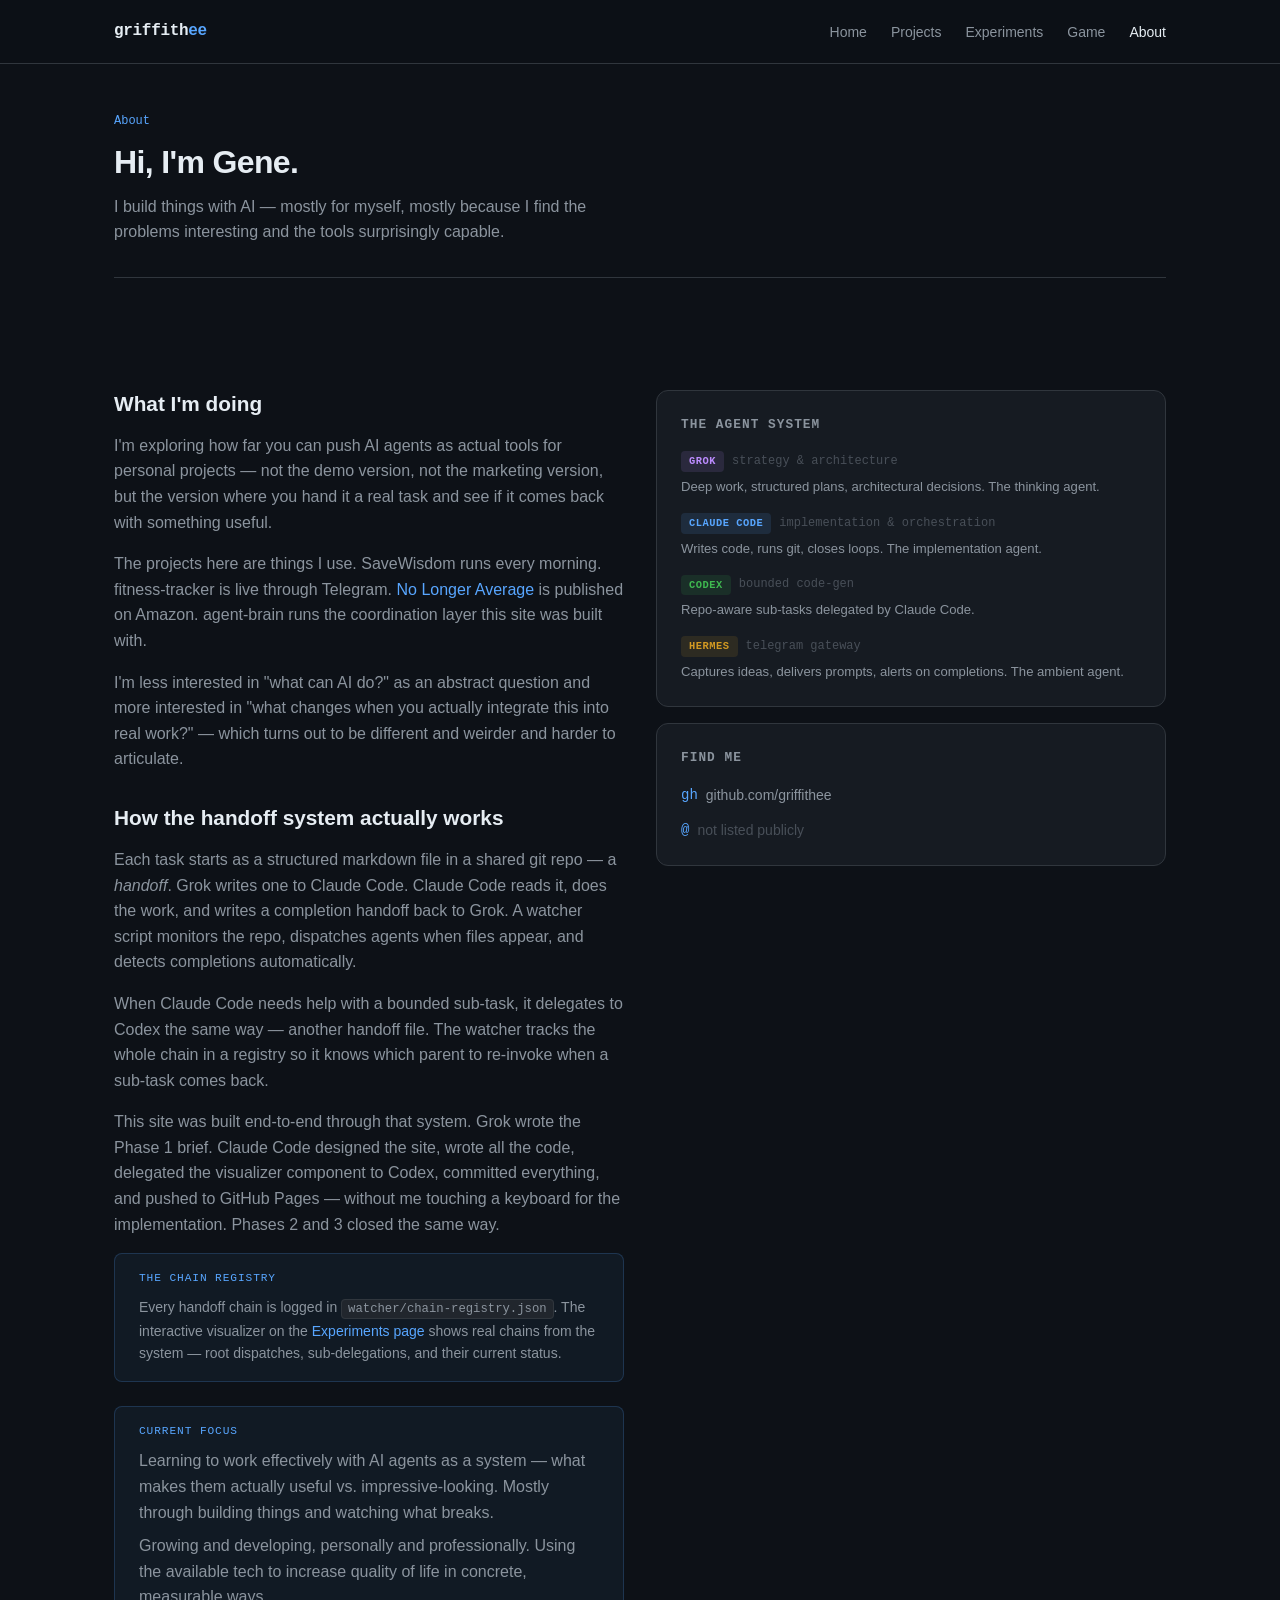
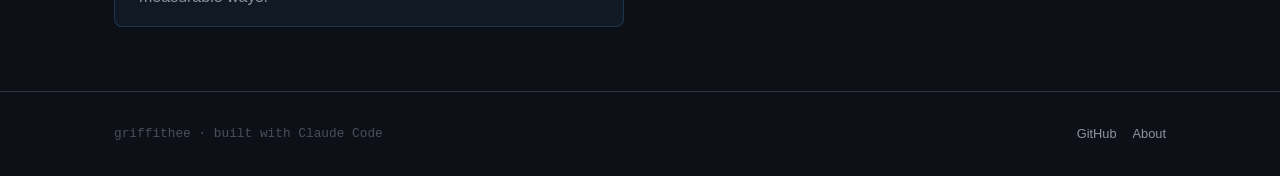
==== commit 21ed10f3: "Hermes: Add Amazon purchase link for No Longer Average Use Gene's short URL on the home, projects, a" ====
--- a/about.html
+++ b/about.html
@@ -52,8 +52,8 @@
           </p>
           <p>
             The projects here are things I use. SaveWisdom runs every morning.
-            fitness-tracker is live through Telegram. No Longer Average is a
-            book I'm actually writing. agent-brain runs the coordination layer
+            fitness-tracker is live through Telegram. <a href="https://a.co/d/0ggR9za4" target="_blank" rel="noopener">No Longer Average</a>
+            is published on Amazon. agent-brain runs the coordination layer
             this site was built with.
           </p>
           <p>
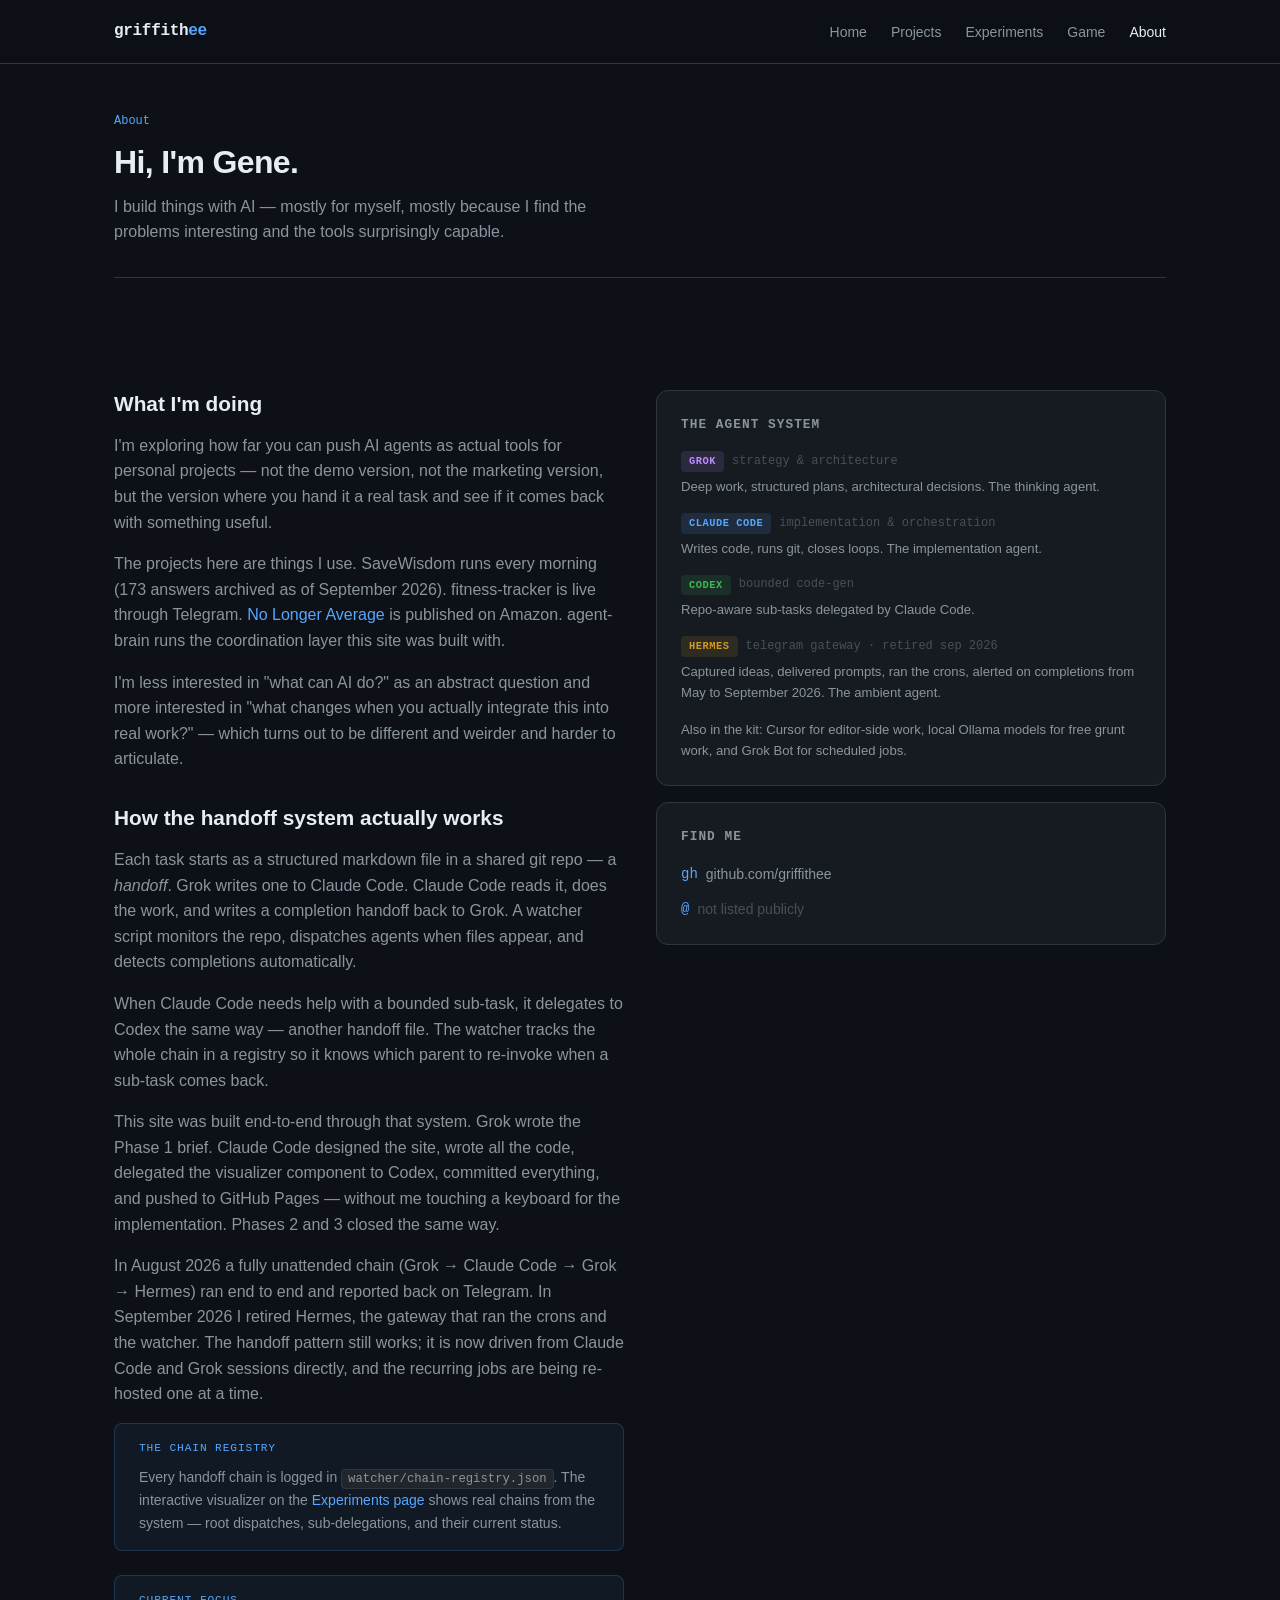
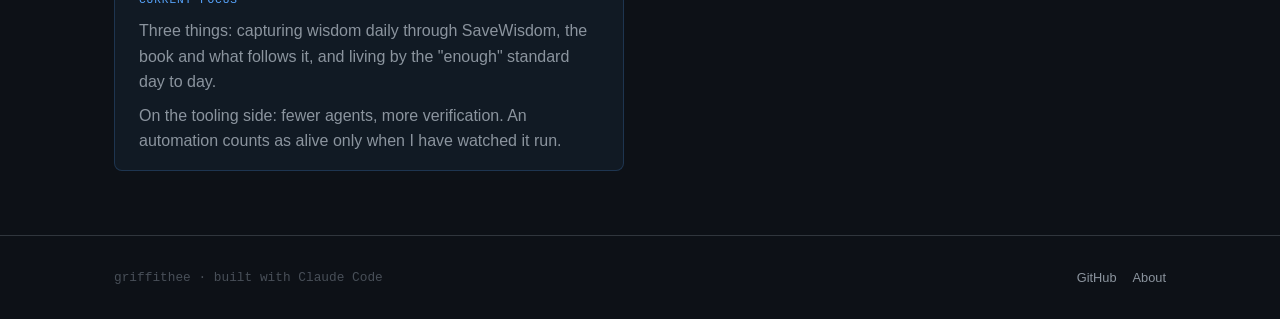
==== commit d7da3ca2: "Claude Code: bring public site to Sep 2026 truth, curate chain visualizer, add site gate Content: Sa" ====
--- a/about.html
+++ b/about.html
@@ -51,7 +51,8 @@
             with something useful.
           </p>
           <p>
-            The projects here are things I use. SaveWisdom runs every morning.
+            The projects here are things I use. SaveWisdom runs every morning
+            (173 answers archived as of September 2026).
             fitness-tracker is live through Telegram. <a href="https://a.co/d/0ggR9za4" target="_blank" rel="noopener">No Longer Average</a>
             is published on Amazon. agent-brain runs the coordination layer
             this site was built with.
@@ -84,6 +85,13 @@
             pushed to GitHub Pages — without me touching a keyboard for the
             implementation. Phases 2 and 3 closed the same way.
           </p>
+          <p>
+            In August 2026 a fully unattended chain (Grok → Claude Code → Grok → Hermes)
+            ran end to end and reported back on Telegram. In September 2026 I retired
+            Hermes, the gateway that ran the crons and the watcher. The handoff pattern
+            still works; it is now driven from Claude Code and Grok sessions directly,
+            and the recurring jobs are being re-hosted one at a time.
+          </p>
           <div class="callout" style="margin-top:var(--space-4);">
             <div class="callout-label">The chain registry</div>
             <p style="margin-bottom:0;font-size:0.875rem;">
@@ -98,13 +106,12 @@
           <div class="callout" style="margin-top:var(--space-6);">
             <div class="callout-label">Current focus</div>
             <p style="margin-bottom:var(--space-2);">
-              Learning to work effectively with AI agents as a system — what makes
-              them actually useful vs. impressive-looking. Mostly through building
-              things and watching what breaks.
+              Three things: capturing wisdom daily through SaveWisdom, the book and
+              what follows it, and living by the "enough" standard day to day.
             </p>
             <p style="margin-bottom:0;">
-              Growing and developing, personally and professionally.
-              Using the available tech to increase quality of life in concrete, measurable ways.
+              On the tooling side: fewer agents, more verification. An automation
+              counts as alive only when I have watched it run.
             </p>
           </div>
         </div>
@@ -137,9 +144,12 @@
               <div>
                 <div style="display:flex;align-items:center;gap:var(--space-2);margin-bottom:var(--space-1);">
                   <span class="agent-badge agent-hermes">Hermes</span>
-                  <span style="font-size:0.75rem;color:var(--text-muted);font-family:var(--font-mono);">telegram gateway</span>
+                  <span style="font-size:0.75rem;color:var(--text-muted);font-family:var(--font-mono);">telegram gateway · retired sep 2026</span>
                 </div>
-                <p style="font-size:0.82rem;margin:0;">Captures ideas, delivers prompts, alerts on completions. The ambient agent.</p>
+                <p style="font-size:0.82rem;margin:0;">Captured ideas, delivered prompts, ran the crons, alerted on completions from May to September 2026. The ambient agent.</p>
+              </div>
+              <div>
+                <p style="font-size:0.82rem;margin:0;color:var(--text-secondary);">Also in the kit: Cursor for editor-side work, local Ollama models for free grunt work, and Grok Bot for scheduled jobs.</p>
               </div>
             </div>
           </div>
